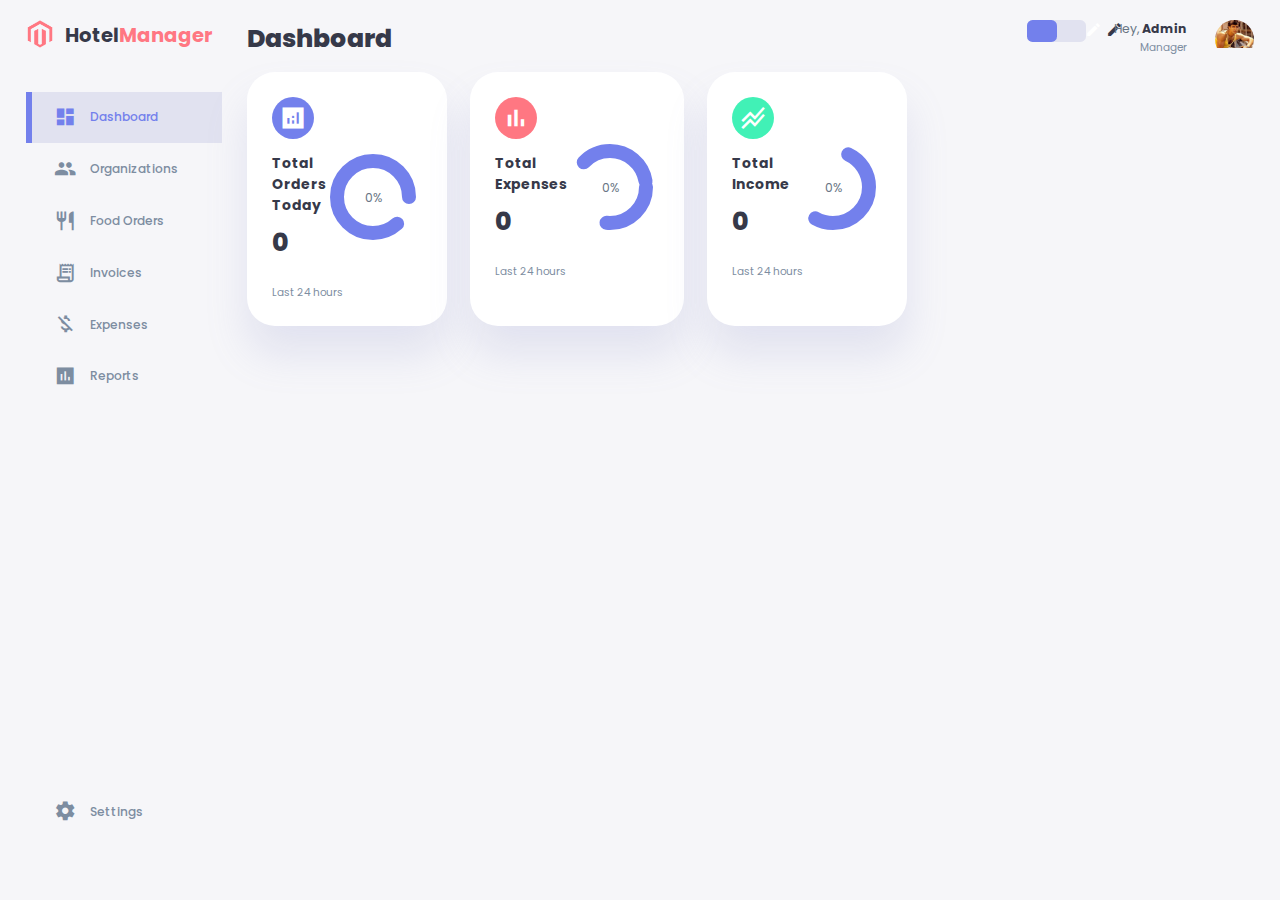
==== index.html @ 1432d99c "Add files via upload" ====
<!DOCTYPE html>
<html lang="en">
  <head>
    <meta charset="UTF-8" />
    <meta http-equiv="X-UA-Compatible" content="IE=edge" />
    <meta name="viewport" content="width=device-width, initial-scale=1.0" />
    <title>Hotel Expense Management Dashboard</title>
    <link href="https://fonts.googleapis.com/icon?family=Material+Icons+Sharp" rel="stylesheet" />
    <link rel="stylesheet" href="/asset/css/style.css" />
  </head>
  <body>
    <div class="container">
      <aside>
        <div class="top">
          <div class="logo">
            <img src="/asset/images/logo.png" alt="Logo" />
            <h2>Hotel<span class="danger">Manager</span></h2>
          </div>
          <div class="close" id="close-btn">
            <span class="material-icons-sharp"> close </span>
          </div>
        </div>

        <div class="sidebar">
          <a href="index.html" class="active">
            <span class="material-icons-sharp"> dashboard </span>
            <h3>Dashboard</h3>
          </a>
          <a href="organization.html">
            <span class="material-icons-sharp"> group </span>
            <h3>Organizations</h3>
          </a>
          <a href="food-order.html">
            <span class="material-icons-sharp"> restaurant </span>
            <h3>Food Orders</h3>
          </a>
          <a href="invoicing.html">
            <span class="material-icons-sharp"> receipt_long </span>
            <h3>Invoices</h3>
          </a>
          <a href="expense.html">
            <span class="material-icons-sharp"> money_off </span>
            <h3>Expenses</h3>
          </a>
          <a href="reports.html">
            <span class="material-icons-sharp"> assessment </span>
            <h3>Reports</h3>
          </a>
          <a href="profile.html">
            <span class="material-icons-sharp"> settings </span>
            <h3>Settings</h3>
          </a>
        </div>
      </aside>

      <main>
        <h1>Dashboard</h1>
        <div class="insights">
          <div class="sales">
            <span class="material-icons-sharp"> analytics </span>
            <div class="middle">
              <div class="left">
                <h3>Total Orders Today</h3>
                <h1 id="total-orders">0</h1>
              </div>
              <div class="progress">
                <svg>
                  <circle cx="38" cy="38" r="36"></circle>
                </svg>
                <div class="number">
                  <p id="total-revenue">0%</p>
                </div>
              </div>
            </div>
            <small class="text-muted"> Last 24 hours </small>
          </div>

          <div class="expenses">
            <span class="material-icons-sharp"> bar_chart </span>
            <div class="middle">
              <div class="left">
                <h3>Total Expenses</h3>
                <h1 id="total-expenses">0</h1>
              </div>
              <div class="progress">
                <svg>
                  <circle cx="38" cy="38" r="36"></circle>
                </svg>
                <div class="number">
                  <p id="expenses-percentage">0%</p>
                </div>
              </div>
            </div>
            <small class="text-muted"> Last 24 hours </small>
          </div>

          <div class="income">
            <span class="material-icons-sharp"> stacked_line_chart </span>
            <div class="middle">
              <div class="left">
                <h3>Total Income</h3>
                <h1 id="total-income">0</h1>
              </div>
              <div class="progress">
                <svg>
                  <circle cx="38" cy="38" r="36"></circle>
                </svg>
                <div class="number">
                  <p id="income-percentage">0%</p>
                </div>
              </div>
            </div>
            <small class="text-muted"> Last 24 hours </small>
          </div>
        </div>
      </main>

      <div class="right">
        <div class="top">
          <button id="menu-btn">
            <span class="material-icons-sharp"> menu </span>
          </button>
          <div class="theme-toggler">
            <span class="material-icons-sharp active"> light_mode </span>
            <span class="material-icons-sharp"> dark_mode </span>
          </div>
          <div class="profile">
            <div class="info">
              <p>Hey, <b>Admin</b></p>
              <small class="text-muted">Manager</small>
            </div>
            <div class="profile-photo">
              <img src="/asset/images/sallu-bhai.jpg" alt="Profile Picture" />
            </div>
          </div>
        </div>
      </div>
    </div>

    <script src="/asset/js/index.js"></script>
  </body>
</html>
---- asset/css/style.css ----
/* DECLARATIONS */
@import url("https://fonts.googleapis.com/css2?family=Poppins:wght@300;400;500;600;700;800&display=swap");

/* ROOT VARIABLES */
:root {
  --color-primary: #7380ec;
  --color-danger: #ff7782;
  --color-success: #41f1b6;
  --color-warning: #ffbb55;
  --color-white: #fff;
  --color-info-dark: #7d8da1;
  --color-info-light: #dce1eb;
  --color-dark: #363949;
  --color-light: rgba(132, 139, 200, 0.18);
  --color-primary-variant: #111e88;
  --color-dark-variant: #677483;
  --color-background: #f6f6f9;

  --card-border-radius: 2rem;
  --border-radius-1: 0.4rem;
  --border-radius-2: 0.8rem;
  --border-radius-3: 1.2rem;

  --card-padding: 1.8rem;
  --padding-1: 1.2rem;

  --box-shadow: 0 2rem 3rem var(--color-light);
}

/* DARK THEME VARIABLES */
.dark-theme-variables {
  --color-background: #181a1e;
  --color-white: #202528;
  --color-dark: #edeffd;
  --color-dark-variant: #a3bdcc;
  --color-light: rgba(0, 0, 0, 0.4);
  --box-shadow: 0 2rem 3rem var(--color-light);
}

/* STYLES */
* {
  margin: 0;
  padding: 0;
  outline: 0;
  appearance: none;
  border: 0;
  text-decoration: none;
  list-style: none;
  box-sizing: border-box;
}
html {
  font-size: 14px;
}
body {
  width: 100vw;
  height: 100vh;
  font-family: poppins, sans-serif;
  font-size: 0.88rem;
  background: var(--color-background);
  user-select: none;
  overflow-x: hidden;
  color: var(--color-dark);
}
.container {
  display: grid;
  width: 96%;
  margin: 0 auto;
  gap: 1.8rem;
  grid-template-columns: 14rem auto 23rem;
}
a {
  color: var(--color-dark);
}
img {
  display: block;
  width: 100%;
}
h1 {
  font-weight: 800;
  font-size: 1.8rem;
}
h2 {
  font-size: 1.4rem;
}
h3 {
  font-size: 0.87rem;
}
h4 {
  font-size: 0.8rem;
}
h5 {
  font-family: 0.77rem;
}
small {
  font-size: 0.75rem;
}
.profile-photo {
  width: 2.8rem;
  height: 2.8rem;
  border-radius: 50%;
  overflow: hidden;
}
.text-muted {
  color: var(--color-info-dark);
}
p {
  color: var(--color-dark-variant);
}
b {
  color: var(--color-dark);
}
.primary {
  color: var(--color-primary);
}
.danger {
  color: var(--color-danger);
}
.success {
  color: var(--color-success);
}
.warning {
  color: var(--color-warning);
}

/* START ASIDE */
aside {
  height: 100vh;
}
aside .top {
  display: flex;
  align-items: center;
  justify-content: space-between;
  margin-top: 1.4rem;
}
aside .logo {
  display: flex;
  gap: 0.8rem;
}
aside .logo img {
  width: 2rem;
  height: 2rem;
}
aside .close {
  display: none;
}

/* START SIDEBAR */
aside .sidebar {
  display: flex;
  flex-direction: column;
  height: 86vh;
  position: relative;
  top: 3rem;
}
aside h3 {
  font-weight: 500;
}
aside .sidebar a {
  display: flex;
  color: var(--color-info-dark);
  margin-left: 2rem;
  gap: 1rem;
  align-items: center;
  position: relative;
  height: 3.7rem;
  transition: all 300ms ease;
}
aside .sidebar a span {
  font-size: 1.6rem;
  transition: all 300ms ease;
}
aside .sidebar a:last-child {
  position: absolute;
  bottom: 2rem;
  width: 100%;
}
aside .sidebar a.active {
  background: var(--color-light);
  color: var(--color-primary);
  margin-left: 0;
}
aside .sidebar a.active:before {
  content: "";
  width: 6px;
  height: 100%;
  background: var(--color-primary);
}
aside .sidebar a.active span {
  color: var(--color-primary);
  margin-left: calc(1rem - 6px);
}
aside .sidebar a:hover {
  color: var(--color-primary);
}
aside .sidebar a:hover span {
  margin-left: 1rem;
}
aside .sidebar .message-count {
  background: var(--color-danger);
  color: var(--color-white);
  padding: 2px 10px;
  font-size: 11px;
  border-radius: var(--border-radius-1);
}
/* END SIDEBAR */
/* END ASIDE */

/* START MAIN */
main {
  margin-top: 1.4rem;
}

/* START DATE INPUT */
main .date {
  display: inline-block;
  background: var(--color-light);
  border-radius: var(--border-radius-1);
  margin-top: 1rem;
  padding: 0.5rem 1.6rem;
}
main .date input[type="date"] {
  background: transparent;
  color: var(--color-dark);
}
/* END DATE INPUT */

/* START INSIGHTS */
main .insights {
  display: grid;
  grid-template-columns: repeat(3, 1fr);
  gap: 1.6rem;
}
main .insights > div {
  background: var(--color-white);
  padding: var(--card-padding);
  border-radius: var(--card-border-radius);
  margin-top: 1rem;
  box-shadow: var(--box-shadow);
  transition: all 300ms ease;
}
main .insights > div:hover {
  cursor: pointer;
  box-shadow: none;
}
main .insights > div span {
  background: var(--color-primary);
  padding: 0.5rem;
  border-radius: 50%;
  color: var(--color-white);
  font-size: 2rem;
}
main .insights > div.expenses span {
  background: var(--color-danger);
}
main .insights > div.income span {
  background: var(--color-success);
}
main .insights > div .middle {
  display: flex;
  align-items: center;
  justify-content: space-between;
}
main .insights h3 {
  margin: 1rem 0 0.6rem;
  font-size: 1rem;
}
main .insights .progress {
  position: relative;
  width: 92px;
  height: 92px;
  border-radius: 50%;
}
main .insights svg {
  width: 7rem;
  height: 7rem;
}
main .insights svg circle {
  fill: none;
  stroke: var(--color-primary);
  stroke-width: 14;
  stroke-linecap: round;
  transform: translate(5px, 5px);
  stroke-dasharray: 110;
  stroke-dashoffset: 92;
}
main .insights .sales svg circle {
  stroke-dashoffset: -30;
  stroke-dasharray: 200;
}
main .insights .expenses svg circle {
  stroke-dashoffset: 20;
  stroke-dasharray: 80;
}
main .insights .income svg circle {
  stroke-dashoffset: 35;
}
main .insights .progress .number {
  position: absolute;
  top: -2px;
  left: -2px;
  height: 100%;
  width: 100%;
  display: flex;
  justify-content: center;
  align-items: center;
}
main .insights small {
  margin-top: 1.6rem;
  display: block;
}
/* END INSIGHTS */

/* START RECENT ORDERS */
main .recent-orders {
  margin-top: 2rem;
}
main .recent-orders h2 {
  margin-bottom: 0.8rem;
}
main .recent-orders table {
  background: var(--color-white);
  width: 100%;
  border-radius: var(--card-border-radius);
  padding: var(--card-padding);
  text-align: center;
  box-shadow: var(--box-shadow);
  transition: all 300ms ease;
}
main .recent-orders table:hover {
  cursor: pointer;
  box-shadow: none;
}
main table tbody td {
  height: 2.8rem;
  border-bottom: 1px solid var(--color-light);
  color: var(--color-dark-variant);
}
main table tbody tr:last-child td {
  border: none;
}
main .recent-orders a {
  text-align: center;
  display: block;
  margin: 1rem auto;
  color: var(--color-primary);
}
/* END RECENT ORDERS */

/* START RIGHT SECTION */
.right {
  margin-top: 1.4rem;
}
.right .top {
  display: flex;
  justify-content: end;
  gap: 2rem;
}
.right .top button {
  display: none;
}
.right .theme-toggler {
  background: var(--color-light);
  display: flex;
  justify-content: space-between;
  align-items: center;
  height: 1.6rem;
  width: 4.2rem;
  cursor: pointer;
  border-radius: var(--border-radius-1);
}
.right .theme-toggler span {
  font-size: 1.2rem;
  width: 50%;
  height: 100%;
  display: flex;
  align-items: center;
  justify-content: center;
}
.right .theme-toggler span.active {
  background: var(--color-primary);
  color: white;
  border-radius: var(--border-radius-1);
}
.right .top .profile {
  display: flex;
  gap: 2rem;
  text-align: right;
}

/* START RECENT UPDATES */
.right .recent-updates {
  margin-top: 1rem;
}
.right .recent-updates h2 {
  margin-bottom: 0.8rem;
}
.right .recent-updates .updates {
  background: var(--color-white);
  padding: var(--card-padding);
  border-radius: var(--card-border-radius);
  box-shadow: var(--box-shadow);
  transition: all 300ms ease;
}
.right .recent-updates .updates:hover {
  cursor: pointer;
  box-shadow: none;
}
.right .recent-updates .updates .update {
  display: grid;
  grid-template-columns: 2.6rem auto;
  gap: 1rem;
  margin-bottom: 1rem;
}
/* END RECENT UPDATES */

/* START SALES ANALYTICS */
.right .sales-analytics {
  margin-top: 2rem;
}
.right .sales-analytics h2 {
  margin-bottom: 0.8rem;
}
.right .sales-analytics .item {
  background: var(--color-white);
  display: flex;
  align-items: center;
  gap: 1rem;
  margin-bottom: 0.7rem;
  padding: 1.4rem var(--card-padding);
  border-radius: var(--border-radius-3);
  box-shadow: var(--box-shadow);
  transition: all 300ms ease;
}
.right .sales-analytics .item:hover {
  cursor: pointer;
  box-shadow: none;
}
.right .sales-analytics .item .right {
  display: flex;
  justify-content: space-between;
  align-items: start;
  margin: 0;
  width: 100%;
}
.right .sales-analytics .item .icon {
  padding: 0.6rem;
  color: var(--color-white);
  border-radius: 50%;
  background: var(--color-primary);
  display: flex;
}
.right .sales-analytics .item.offline .icon {
  background: var(--color-danger);
}
.right .sales-analytics .item.customers .icon {
  background: var(--color-success);
}
.right .sales-analytics .add-product {
  background: transparent;
  border: 2px dashed var(--color-primary);
  color: var(--color-primary);
  display: flex;
  align-items: center;
  justify-content: center;
}
.right .sales-analytics .add-product:hover {
  background: var(--color-primary);
  color: white;
}
.right .sales-analytics .add-product div {
  display: flex;
  align-items: center;
  gap: 0.6rem;
}
.right .sales-analytics .add-product h3 {
  font-weight: 600;
}
/* END SALES ANALYTICS */
/* END RIGHT SECTION */

/* START MEDIA QUERIES */
/* TABLETS AND SMALL LAPTOPS */
@media screen and (max-width: 1200px) {
  .container {
    width: 94%;
    grid-template-columns: 7rem auto 23rem;
  }
  aside .logo h2 {
    display: none;
  }
  aside .sidebar h3 {
    display: none;
  }
  aside .sidebar a {
    width: 5.6rem;
  }
  aside .sidebar a:last-child {
    position: relative;
    margin-top: 1.8rem;
  }
  main .insights {
    grid-template-columns: 1fr;
    gap: 0;
  }
  main .recent-orders {
    width: 94%;
    position: absolute;
    left: 50%;
    transform: translateX(-50%);
    margin: 2rem 0 0 8.8rem;
  }
  main .recent-orders table {
    width: 83vw;
  }
  main .recent-orders table thead tr th:first-child,
  main .recent-orders table thead tr th:last-child {
    display: none;
  }
  main .recent-orders table tbody tr td:first-child,
  main .recent-orders table tbody tr td:last-child {
    display: none;
  }
}

/* SMALL TABLETS AND MOBILE */
@media screen and (max-width: 768px) {
  .container {
    width: 100%;
    grid-template-columns: 1fr;
  }
  aside {
    position: fixed;
    left: -100%;
    background: var(--color-white);
    width: 18rem;
    z-index: 3;
    box-shadow: 1rem 3rem 4rem var(--color-light);
    height: 100vh;
    padding-right: var(--card-padding);
    display: none;
    animation: showMenu 400ms ease forwards;
  }
  @keyframes showMenu {
    to {
      left: 0;
    }
  }
  aside .logo {
    margin-left: 1rem;
  }
  aside .logo h2 {
    display: inline;
  }
  aside .sidebar h3 {
    display: inline;
  }
  aside .sidebar a {
    width: 100%;
    height: 3.4rem;
  }
  aside .sidebar a:last-child {
    position: absolute;
    bottom: 5rem;
  }
  aside .close {
    display: inline-block;
    cursor: pointer;
  }
  main {
    margin-top: 8rem;
    padding: 0 1rem;
  }
  main .recent-orders {
    position: relative;
    margin: 3rem 0 0 0;
    width: 100%;
  }
  main .recent-orders table {
    width: 100%;
    margin: 0;
  }
  .right {
    width: 94%;
    margin: 0 auto 4rem;
  }
  .right .top {
    position: fixed;
    top: 0;
    left: 0;
    align-items: center;
    padding: 0 0.8rem;
    height: 4.6rem;
    background: var(--color-white);
    width: 100%;
    margin: 0;
    z-index: 2;
    box-shadow: 0 1rem 1rem var(--color-light);
  }
  .right .top .theme-toggler {
    width: 4.4rem;
    position: absolute;
    left: 66%;
  }
  .right .top .profile .info {
    display: none;
  }
  .right .top button {
    display: inline-block;
    background: transparent;
    cursor: pointer;
    color: var(--color-dark);
    position: absolute;
    left: 1rem;
  }
  .right .top button span {
    font-size: 2rem;
  }
}
/* END MEDIA QUERIES */

/* Add new styles for the new sections */
#organization-management, #food-order-management, #invoicing, #expense-management, #reports, #profile-settings {
  margin-top: 2rem;
}

table {
  width: 100%;
  border-collapse: collapse;
  margin-top: 1rem;
}

table th, table td {
  padding: 0.8rem;
  border: 1px solid var(--color-light);
  text-align: left;
}

button {
  margin-top: 1rem;
  padding: 0.5rem 1rem;
  background-color: var(--color-primary);
  color: var(--color-white);
  border: none;
  border-radius: var(--border-radius-1);
  cursor: pointer;
}

button:hover {
  background-color: var(--color-primary-variant);
}
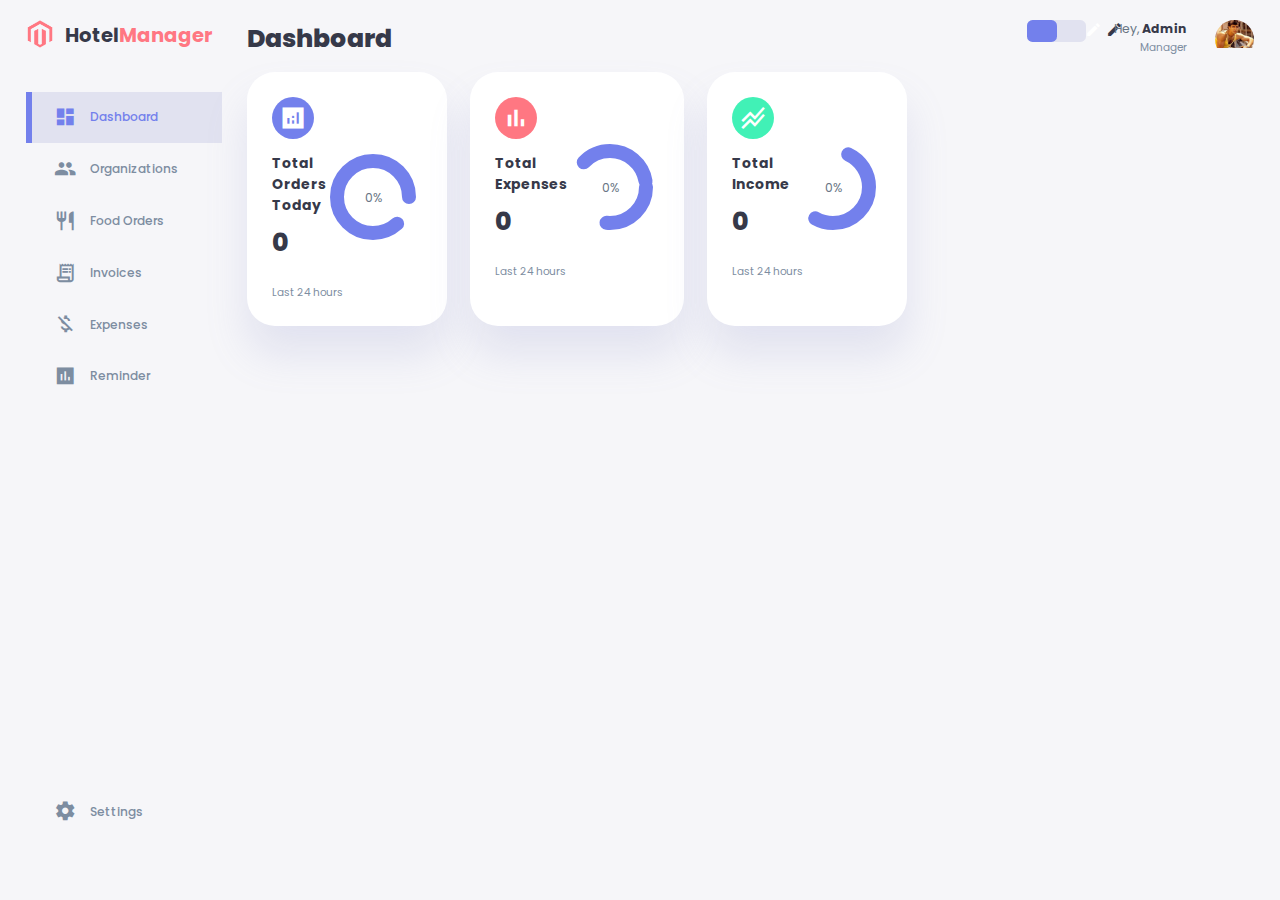
==== commit de0e7924: "Updated code" ====
--- a/index.html
+++ b/index.html
@@ -42,9 +42,9 @@
             <span class="material-icons-sharp"> money_off </span>
             <h3>Expenses</h3>
           </a>
-          <a href="reports.html">
+          <a href="Reminder.html">
             <span class="material-icons-sharp"> assessment </span>
-            <h3>Reports</h3>
+            <h3>Reminder</h3>
           </a>
           <a href="profile.html">
             <span class="material-icons-sharp"> settings </span>
